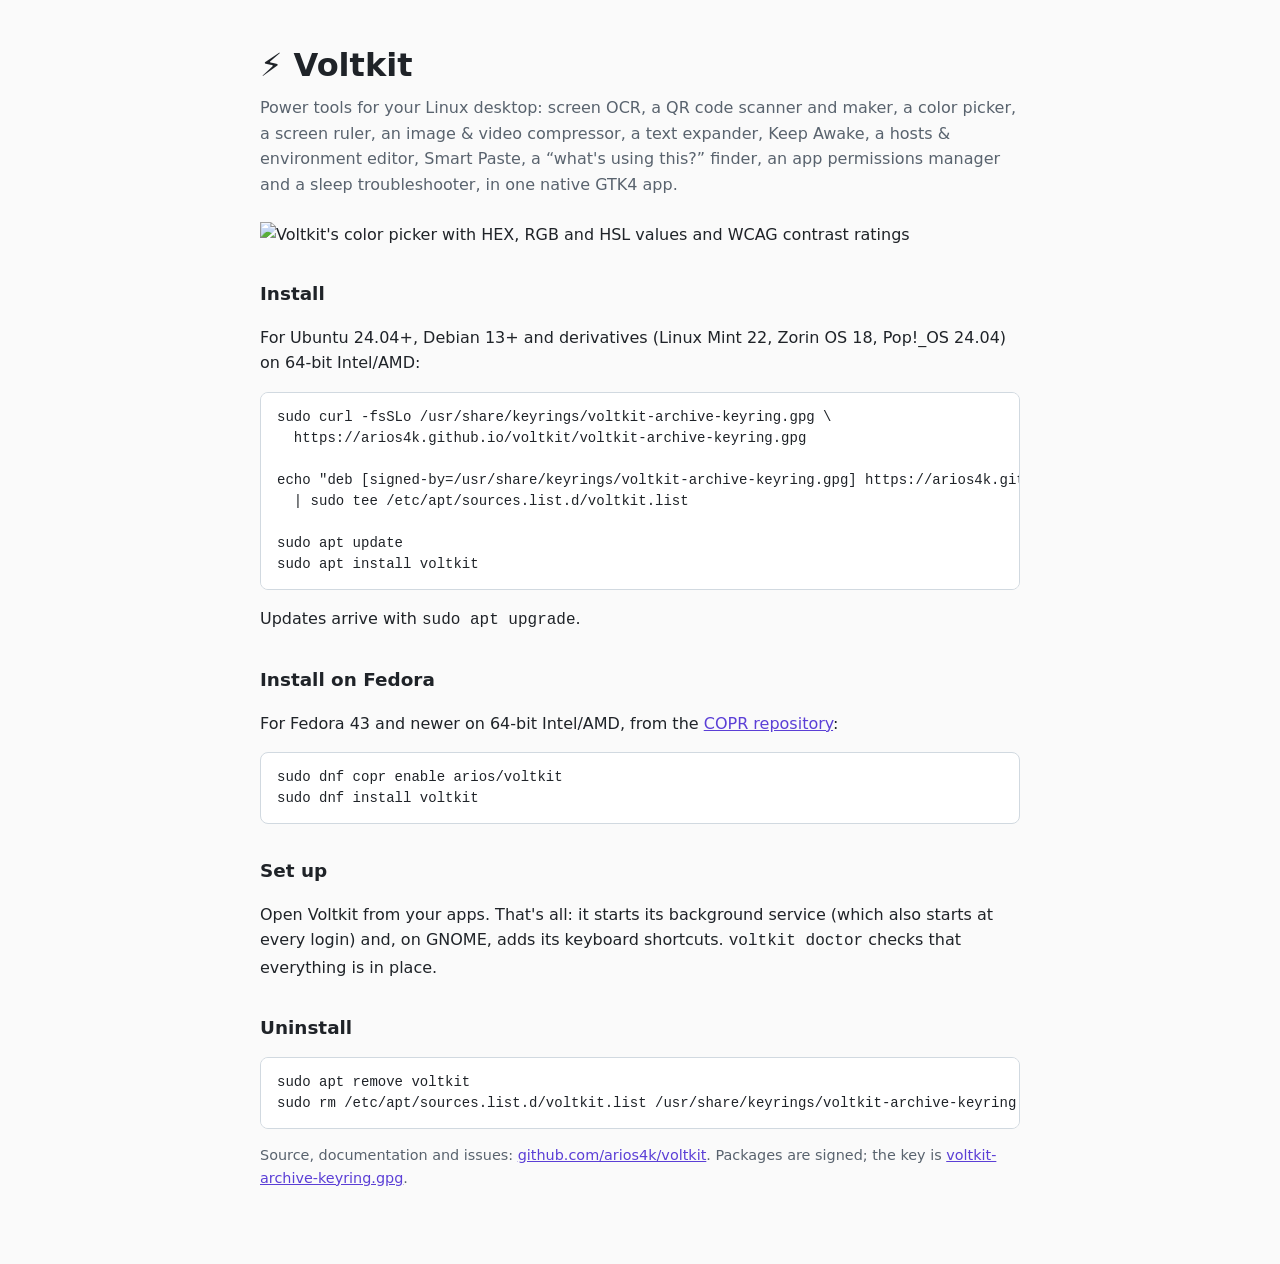
==== packaging/apt/index.html @ de79345c "Docs: link the Fedora COPR repository Co-Authored-By: Claude Opus 5.5 <noreply@anthropic.com>" ====
<!doctype html>
<html lang="en">
<head>
<meta charset="utf-8">
<meta name="viewport" content="width=device-width, initial-scale=1">
<title>Voltkit APT Repository</title>
<style>
  :root { --bg: #fafafa; --fg: #1f2328; --muted: #59636e; --card: #fff; --border: #d1d9e0; --accent: #5b3fd6; }
  @media (prefers-color-scheme: dark) {
    :root { --bg: #0f1117; --fg: #e6edf3; --muted: #9198a1; --card: #161b22; --border: #30363d; --accent: #a78bfa; }
  }
  body { margin: 0; background: var(--bg); color: var(--fg); font: 16px/1.6 system-ui, sans-serif; }
  main { max-width: 760px; margin: 0 auto; padding: 40px 16px 64px; }
  h1 { margin: 0 0 4px; font-size: 2rem; }
  h2 { margin-top: 2rem; font-size: 1.15rem; }
  p.lead { color: var(--muted); margin-top: 0; }
  pre { background: var(--card); border: 1px solid var(--border); border-radius: 8px; padding: 14px 16px;
        overflow-x: auto; font: 14px/1.5 ui-monospace, monospace; }
  code { font-family: ui-monospace, monospace; }
  a { color: var(--accent); }
  .muted { color: var(--muted); font-size: 0.9rem; }
  img.shot { width: 100%; height: auto; margin: 8px 0 0; }
</style>
</head>
<body>
<main>
  <h1>⚡ Voltkit</h1>
  <p class="lead">Power tools for your Linux desktop: screen OCR, a QR code scanner and maker, a color
  picker, a screen ruler, an image &amp; video compressor, a text expander, Keep Awake, a hosts &amp;
  environment editor, Smart Paste, a “what's using this?” finder, an app permissions manager and a sleep troubleshooter, in one
  native GTK4 app.</p>
  <picture>
    <source media="(prefers-color-scheme: dark)" srcset="https://raw.githubusercontent.com/arios4k/voltkit/main/docs/screenshots/color-dark.png">
    <img class="shot" src="https://raw.githubusercontent.com/arios4k/voltkit/main/docs/screenshots/color-light.png"
         alt="Voltkit's color picker with HEX, RGB and HSL values and WCAG contrast ratings">
  </picture>

  <h2>Install</h2>
  <p>For Ubuntu 24.04+, Debian 13+ and derivatives (Linux Mint 22, Zorin OS 18, Pop!_OS 24.04) on 64-bit Intel/AMD:</p>
  <pre><code>sudo curl -fsSLo /usr/share/keyrings/voltkit-archive-keyring.gpg \
  https://arios4k.github.io/voltkit/voltkit-archive-keyring.gpg

echo "deb [signed-by=/usr/share/keyrings/voltkit-archive-keyring.gpg] https://arios4k.github.io/voltkit stable main" \
  | sudo tee /etc/apt/sources.list.d/voltkit.list

sudo apt update
sudo apt install voltkit</code></pre>

  <p>Updates arrive with <code>sudo apt upgrade</code>.</p>

  <h2>Install on Fedora</h2>
  <p>For Fedora 43 and newer on 64-bit Intel/AMD, from the <a href="https://copr.fedorainfracloud.org/coprs/arios/voltkit/">COPR repository</a>:</p>
  <pre><code>sudo dnf copr enable arios/voltkit
sudo dnf install voltkit</code></pre>

  <h2>Set up</h2>
  <p>Open Voltkit from your apps. That's all: it starts its background service (which also starts at
  every login) and, on GNOME, adds its keyboard shortcuts. <code>voltkit doctor</code> checks that
  everything is in place.</p>

  <h2>Uninstall</h2>
  <pre><code>sudo apt remove voltkit
sudo rm /etc/apt/sources.list.d/voltkit.list /usr/share/keyrings/voltkit-archive-keyring.gpg</code></pre>

  <p class="muted">Source, documentation and issues: <a href="https://github.com/arios4k/voltkit">github.com/arios4k/voltkit</a>.
  Packages are signed; the key is <a href="voltkit-archive-keyring.gpg">voltkit-archive-keyring.gpg</a>.</p>
</main>
</body>
</html>
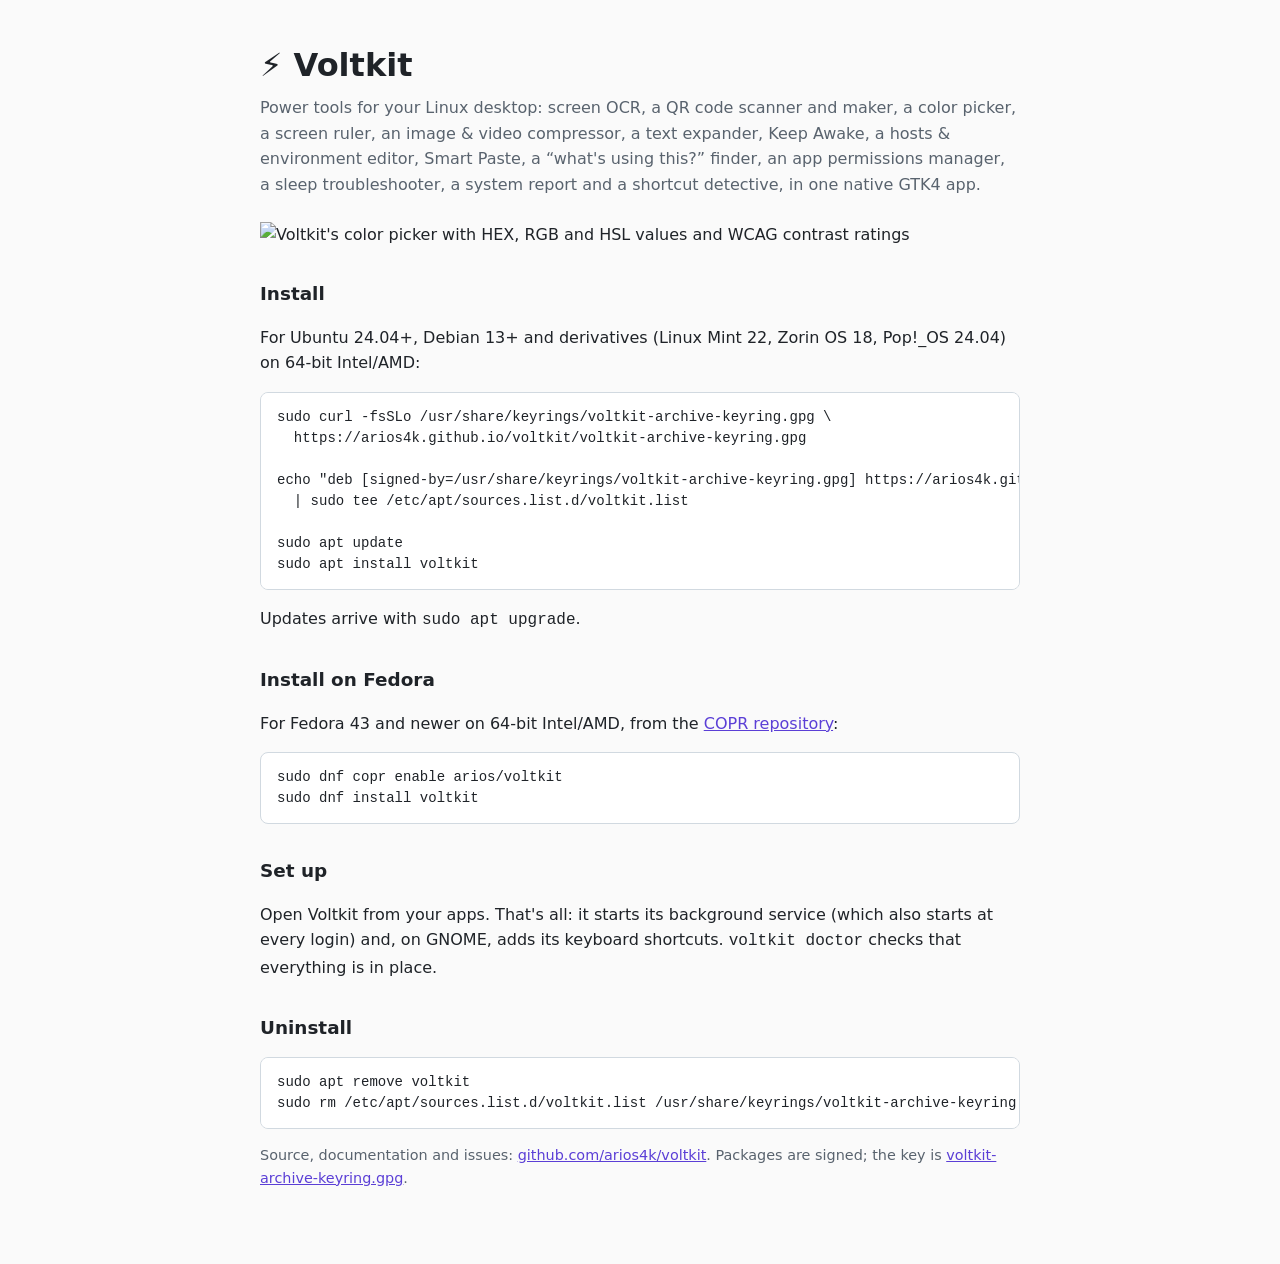
==== commit 44cae0d2: "Add System Report and Shortcut Detective; sort the menu; release 0.5.0 System Report explains this c" ====
--- a/packaging/apt/index.html
+++ b/packaging/apt/index.html
@@ -27,7 +27,7 @@
   <h1>⚡ Voltkit</h1>
   <p class="lead">Power tools for your Linux desktop: screen OCR, a QR code scanner and maker, a color
   picker, a screen ruler, an image &amp; video compressor, a text expander, Keep Awake, a hosts &amp;
-  environment editor, Smart Paste, a “what's using this?” finder, an app permissions manager and a sleep troubleshooter, in one
+  environment editor, Smart Paste, a “what's using this?” finder, an app permissions manager, a sleep troubleshooter, a system report and a shortcut detective, in one
   native GTK4 app.</p>
   <picture>
     <source media="(prefers-color-scheme: dark)" srcset="https://raw.githubusercontent.com/arios4k/voltkit/main/docs/screenshots/color-dark.png">
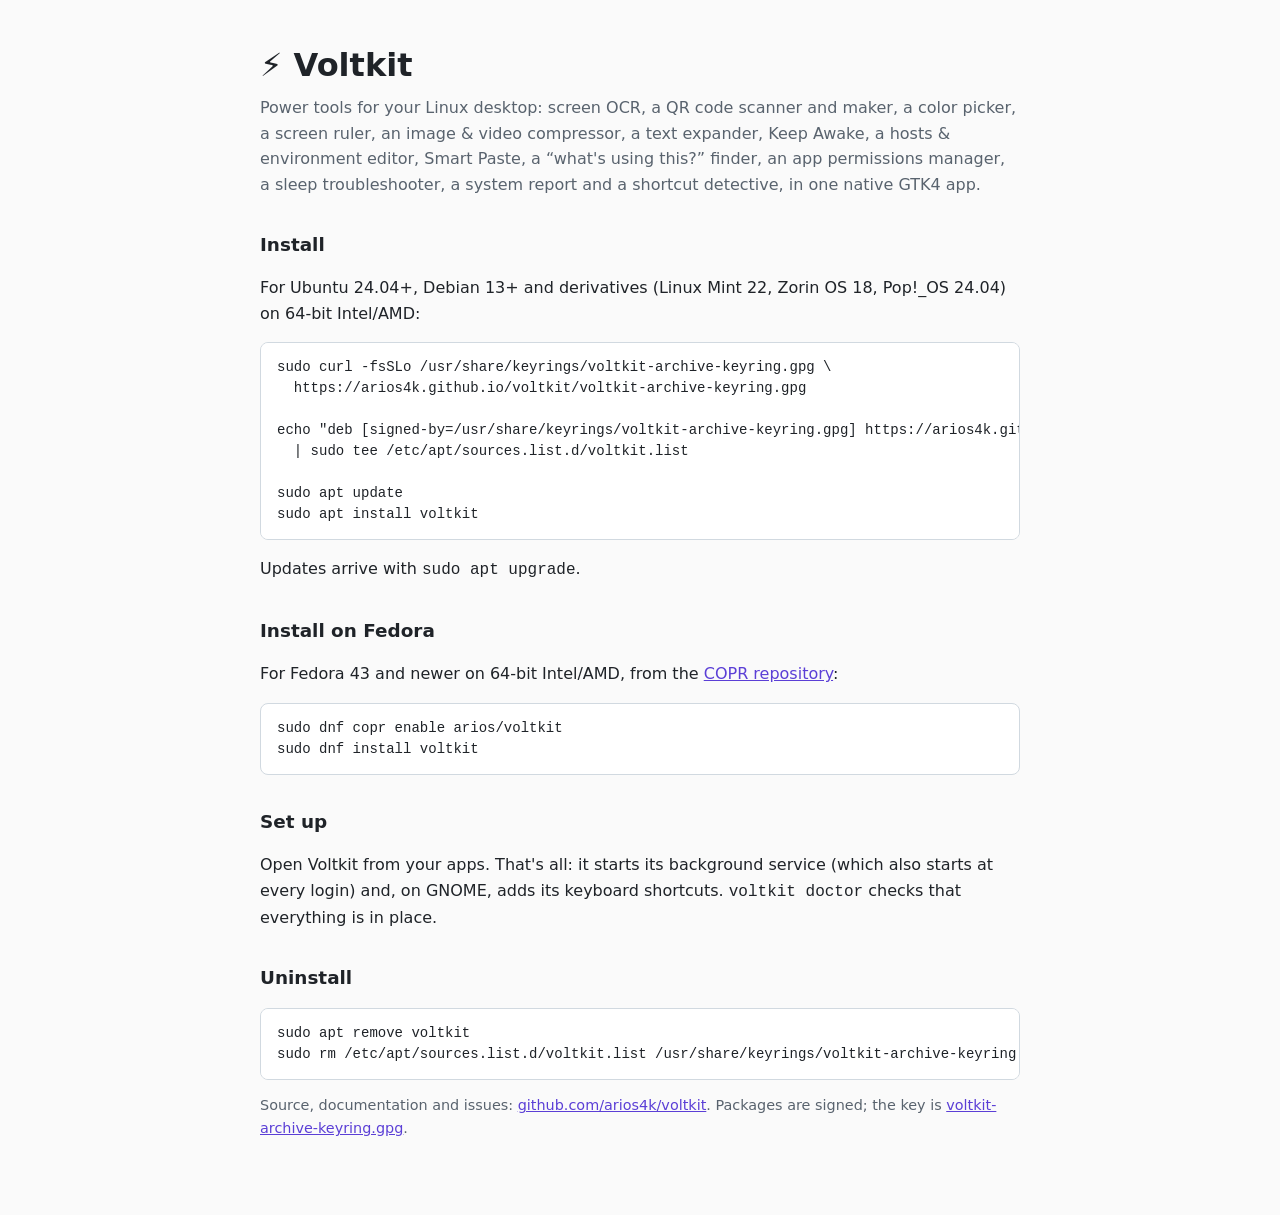
==== commit cfcaeb0d: "Remove images from the Voltkit APT landing page" ====
--- a/packaging/apt/index.html
+++ b/packaging/apt/index.html
@@ -19,7 +19,6 @@
   code { font-family: ui-monospace, monospace; }
   a { color: var(--accent); }
   .muted { color: var(--muted); font-size: 0.9rem; }
-  img.shot { width: 100%; height: auto; margin: 8px 0 0; }
 </style>
 </head>
 <body>
@@ -29,11 +28,6 @@
   picker, a screen ruler, an image &amp; video compressor, a text expander, Keep Awake, a hosts &amp;
   environment editor, Smart Paste, a “what's using this?” finder, an app permissions manager, a sleep troubleshooter, a system report and a shortcut detective, in one
   native GTK4 app.</p>
-  <picture>
-    <source media="(prefers-color-scheme: dark)" srcset="https://raw.githubusercontent.com/arios4k/voltkit/main/docs/screenshots/color-dark.png">
-    <img class="shot" src="https://raw.githubusercontent.com/arios4k/voltkit/main/docs/screenshots/color-light.png"
-         alt="Voltkit's color picker with HEX, RGB and HSL values and WCAG contrast ratings">
-  </picture>
 
   <h2>Install</h2>
   <p>For Ubuntu 24.04+, Debian 13+ and derivatives (Linux Mint 22, Zorin OS 18, Pop!_OS 24.04) on 64-bit Intel/AMD:</p>
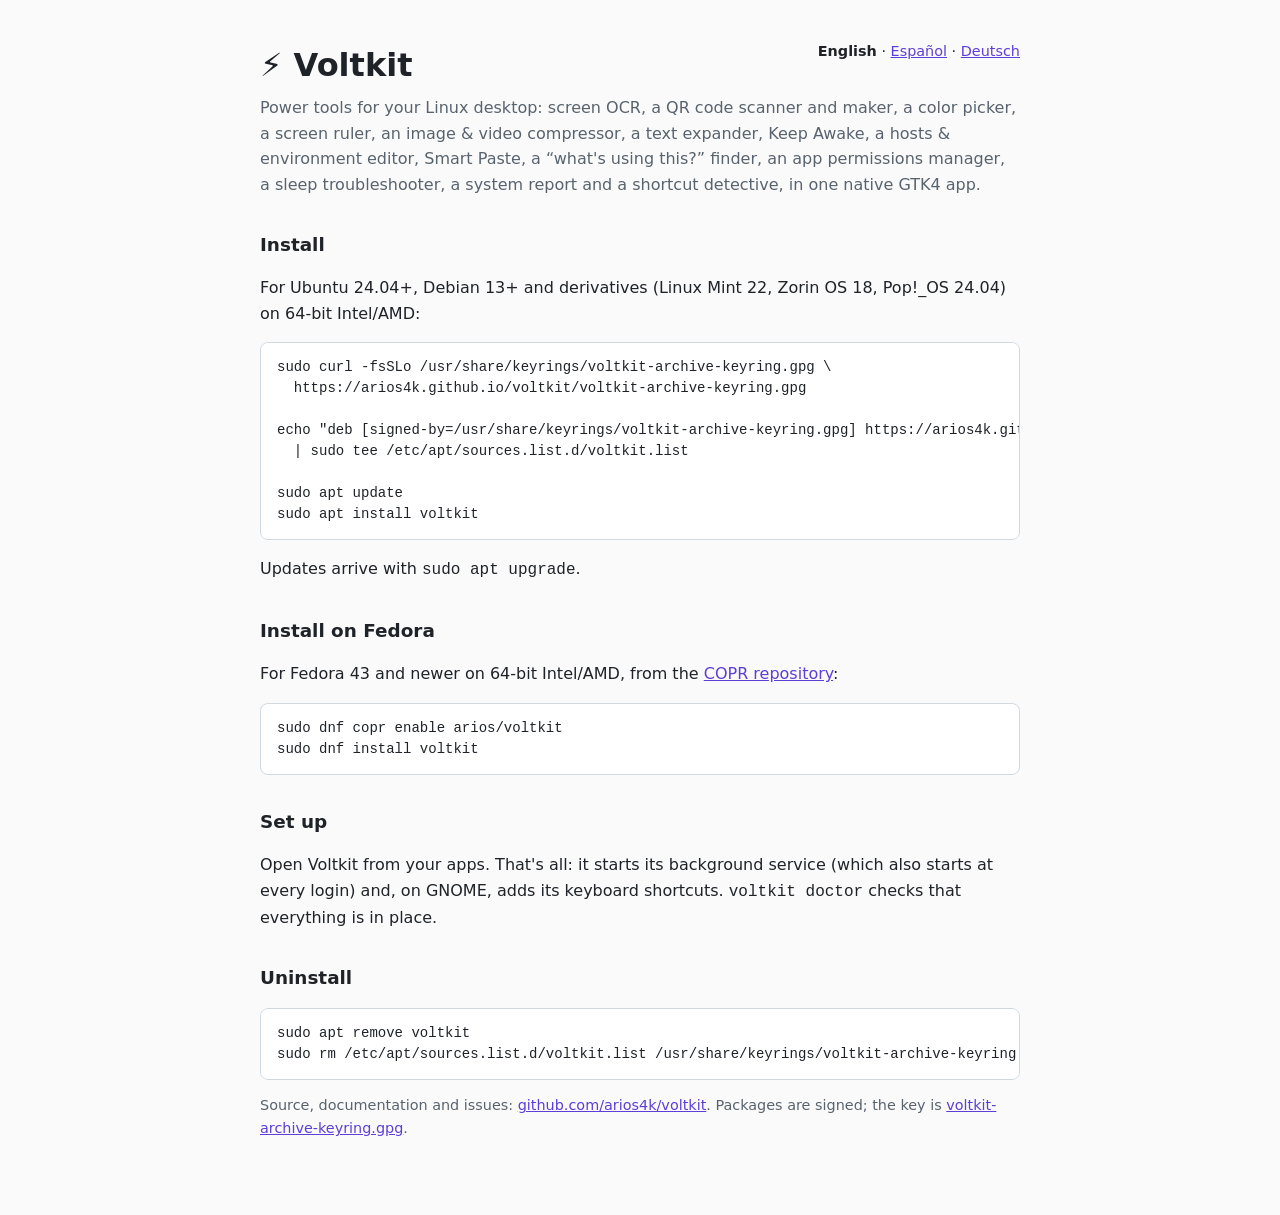
==== commit c5cfb90c: "Translate Voltkit into Spanish and German Every tool page, dialog, toast and notification, the comma" ====
--- a/packaging/apt/index.html
+++ b/packaging/apt/index.html
@@ -3,6 +3,9 @@
 <head>
 <meta charset="utf-8">
 <meta name="viewport" content="width=device-width, initial-scale=1">
+<link rel="alternate" hreflang="en" href="index.html">
+<link rel="alternate" hreflang="es" href="index.es.html">
+<link rel="alternate" hreflang="de" href="index.de.html">
 <title>Voltkit APT Repository</title>
 <style>
   :root { --bg: #fafafa; --fg: #1f2328; --muted: #59636e; --card: #fff; --border: #d1d9e0; --accent: #5b3fd6; }
@@ -19,10 +22,12 @@
   code { font-family: ui-monospace, monospace; }
   a { color: var(--accent); }
   .muted { color: var(--muted); font-size: 0.9rem; }
+  .langs { float: right; font-size: 0.9rem; }
 </style>
 </head>
 <body>
 <main>
+  <nav class="langs"><strong>English</strong> · <a href="index.es.html" hreflang="es" lang="es">Español</a> · <a href="index.de.html" hreflang="de" lang="de">Deutsch</a></nav>
   <h1>⚡ Voltkit</h1>
   <p class="lead">Power tools for your Linux desktop: screen OCR, a QR code scanner and maker, a color
   picker, a screen ruler, an image &amp; video compressor, a text expander, Keep Awake, a hosts &amp;
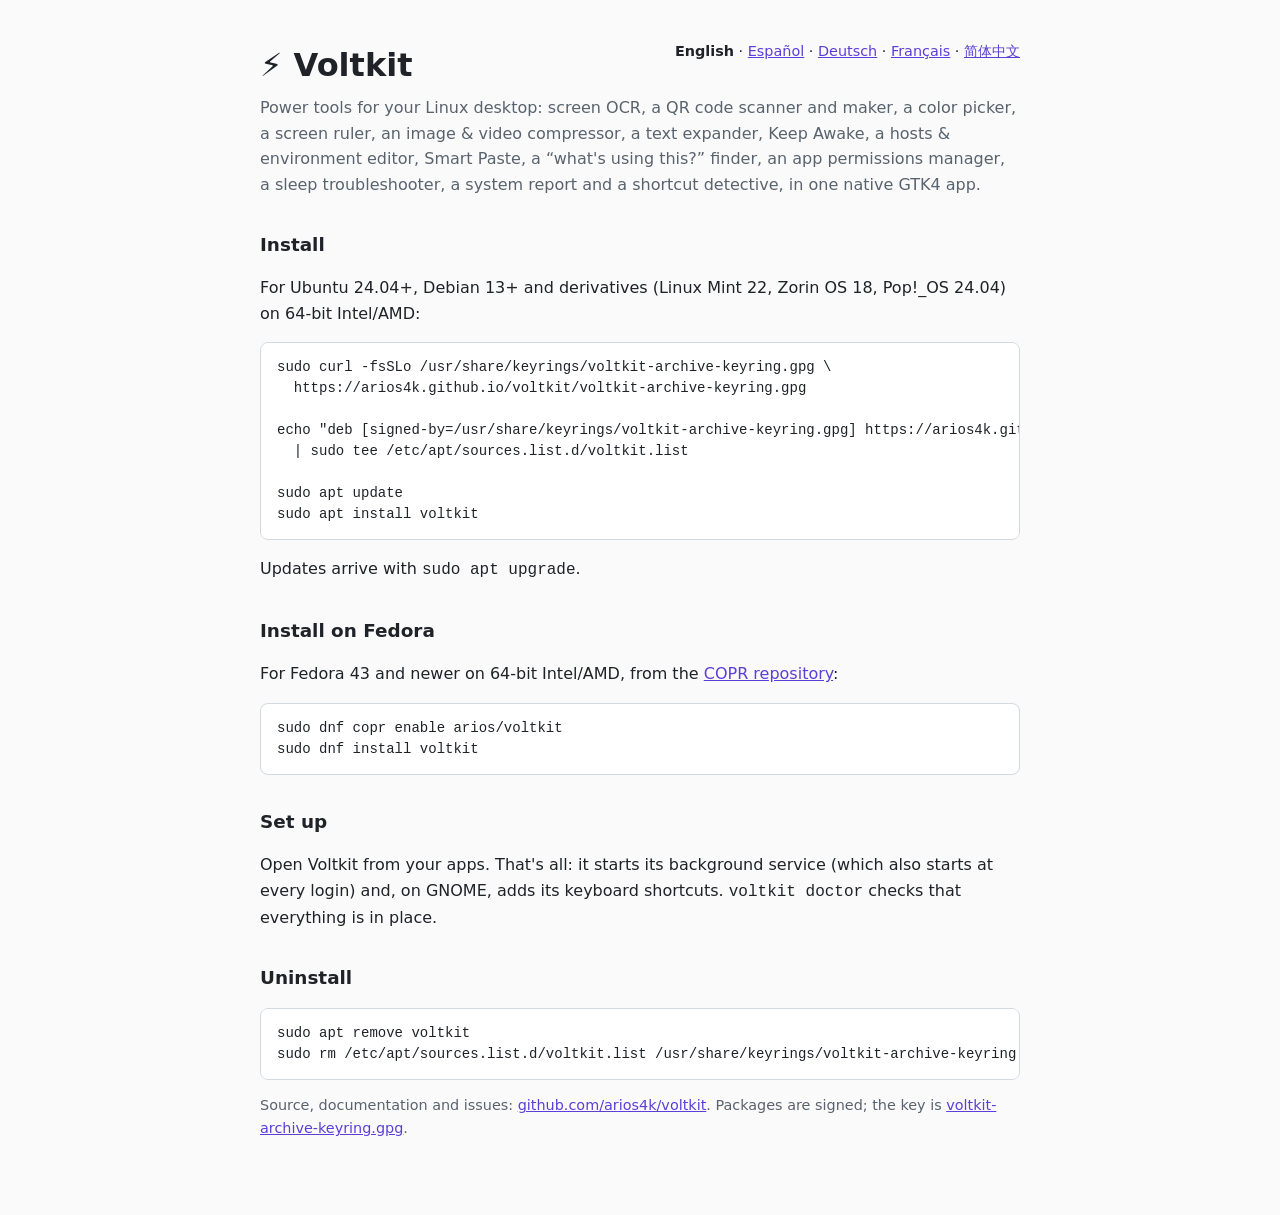
==== commit 98275cb3: "Translate Voltkit into French and Simplified Chinese Adds fr and zh_CN gettext catalogs, language de" ====
--- a/packaging/apt/index.html
+++ b/packaging/apt/index.html
@@ -6,6 +6,8 @@
 <link rel="alternate" hreflang="en" href="index.html">
 <link rel="alternate" hreflang="es" href="index.es.html">
 <link rel="alternate" hreflang="de" href="index.de.html">
+<link rel="alternate" hreflang="fr" href="index.fr.html">
+<link rel="alternate" hreflang="zh-CN" href="index.zh-CN.html">
 <title>Voltkit APT Repository</title>
 <style>
   :root { --bg: #fafafa; --fg: #1f2328; --muted: #59636e; --card: #fff; --border: #d1d9e0; --accent: #5b3fd6; }
@@ -27,7 +29,7 @@
 </head>
 <body>
 <main>
-  <nav class="langs"><strong>English</strong> · <a href="index.es.html" hreflang="es" lang="es">Español</a> · <a href="index.de.html" hreflang="de" lang="de">Deutsch</a></nav>
+  <nav class="langs"><strong>English</strong> · <a href="index.es.html" hreflang="es" lang="es">Español</a> · <a href="index.de.html" hreflang="de" lang="de">Deutsch</a> · <a href="index.fr.html" hreflang="fr" lang="fr">Français</a> · <a href="index.zh-CN.html" hreflang="zh-CN" lang="zh-CN">简体中文</a></nav>
   <h1>⚡ Voltkit</h1>
   <p class="lead">Power tools for your Linux desktop: screen OCR, a QR code scanner and maker, a color
   picker, a screen ruler, an image &amp; video compressor, a text expander, Keep Awake, a hosts &amp;
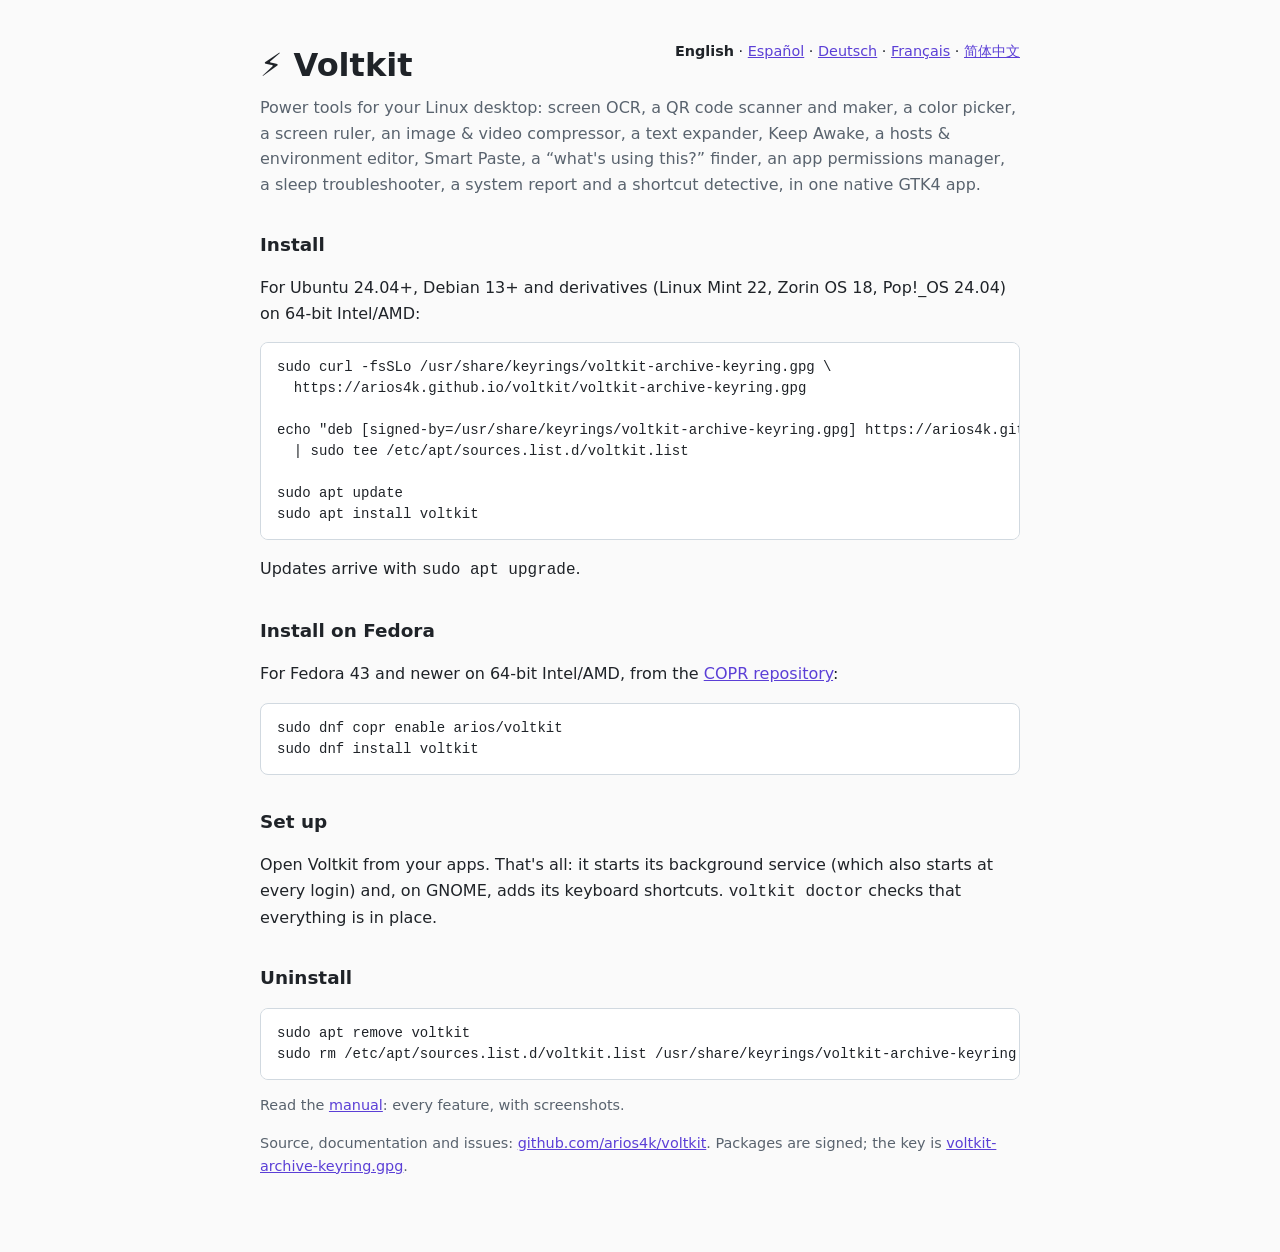
==== commit 5e995db9: "Manual: a detailed help manual published as a GitHub Page, with a Help button, menu entry and F1 in " ====
--- a/packaging/apt/index.html
+++ b/packaging/apt/index.html
@@ -63,6 +63,7 @@
   <pre><code>sudo apt remove voltkit
 sudo rm /etc/apt/sources.list.d/voltkit.list /usr/share/keyrings/voltkit-archive-keyring.gpg</code></pre>
 
+  <p class="muted">Read the <a href="manual/">manual</a>: every feature, with screenshots. </p>
   <p class="muted">Source, documentation and issues: <a href="https://github.com/arios4k/voltkit">github.com/arios4k/voltkit</a>.
   Packages are signed; the key is <a href="voltkit-archive-keyring.gpg">voltkit-archive-keyring.gpg</a>.</p>
 </main>
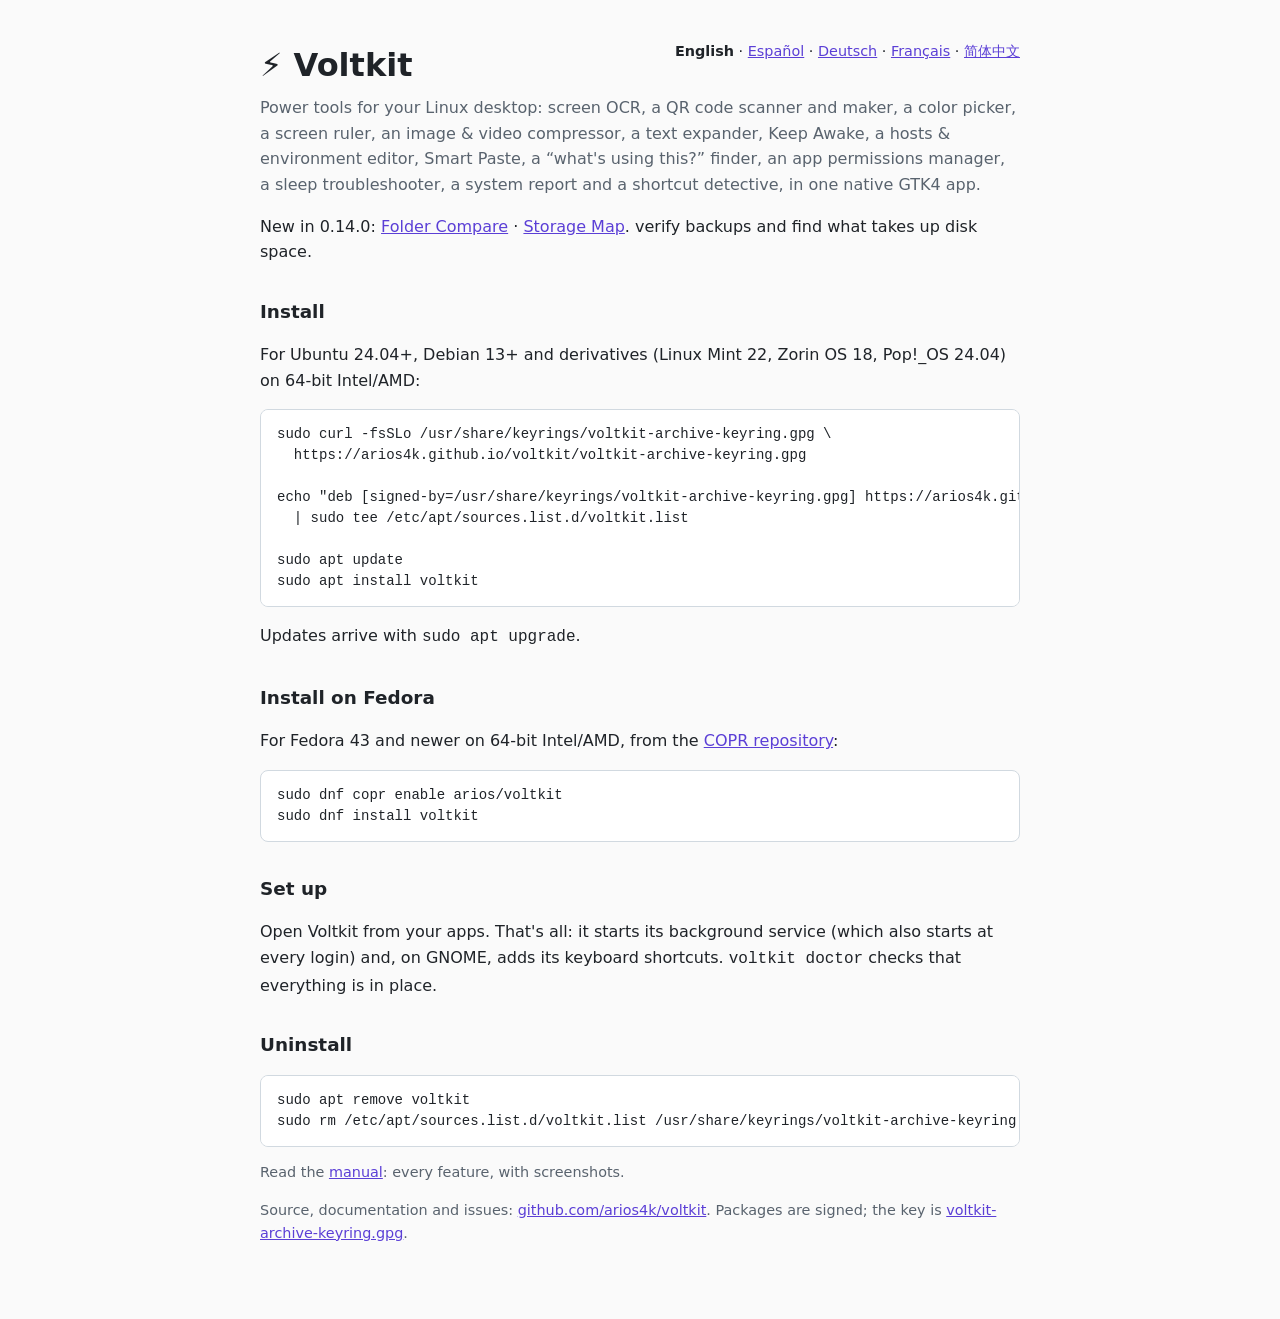
==== commit 5eea7efd: "Release 0.14.0: Folder Compare and Storage Map" ====
--- a/packaging/apt/index.html
+++ b/packaging/apt/index.html
@@ -35,6 +35,7 @@
   picker, a screen ruler, an image &amp; video compressor, a text expander, Keep Awake, a hosts &amp;
   environment editor, Smart Paste, a “what's using this?” finder, an app permissions manager, a sleep troubleshooter, a system report and a shortcut detective, in one
   native GTK4 app.</p>
+  <p>New in 0.14.0: <a href="manual/folder-compare.html">Folder Compare</a> · <a href="manual/storage-map.html">Storage Map</a>. verify backups and find what takes up disk space.</p>
 
   <h2>Install</h2>
   <p>For Ubuntu 24.04+, Debian 13+ and derivatives (Linux Mint 22, Zorin OS 18, Pop!_OS 24.04) on 64-bit Intel/AMD:</p>
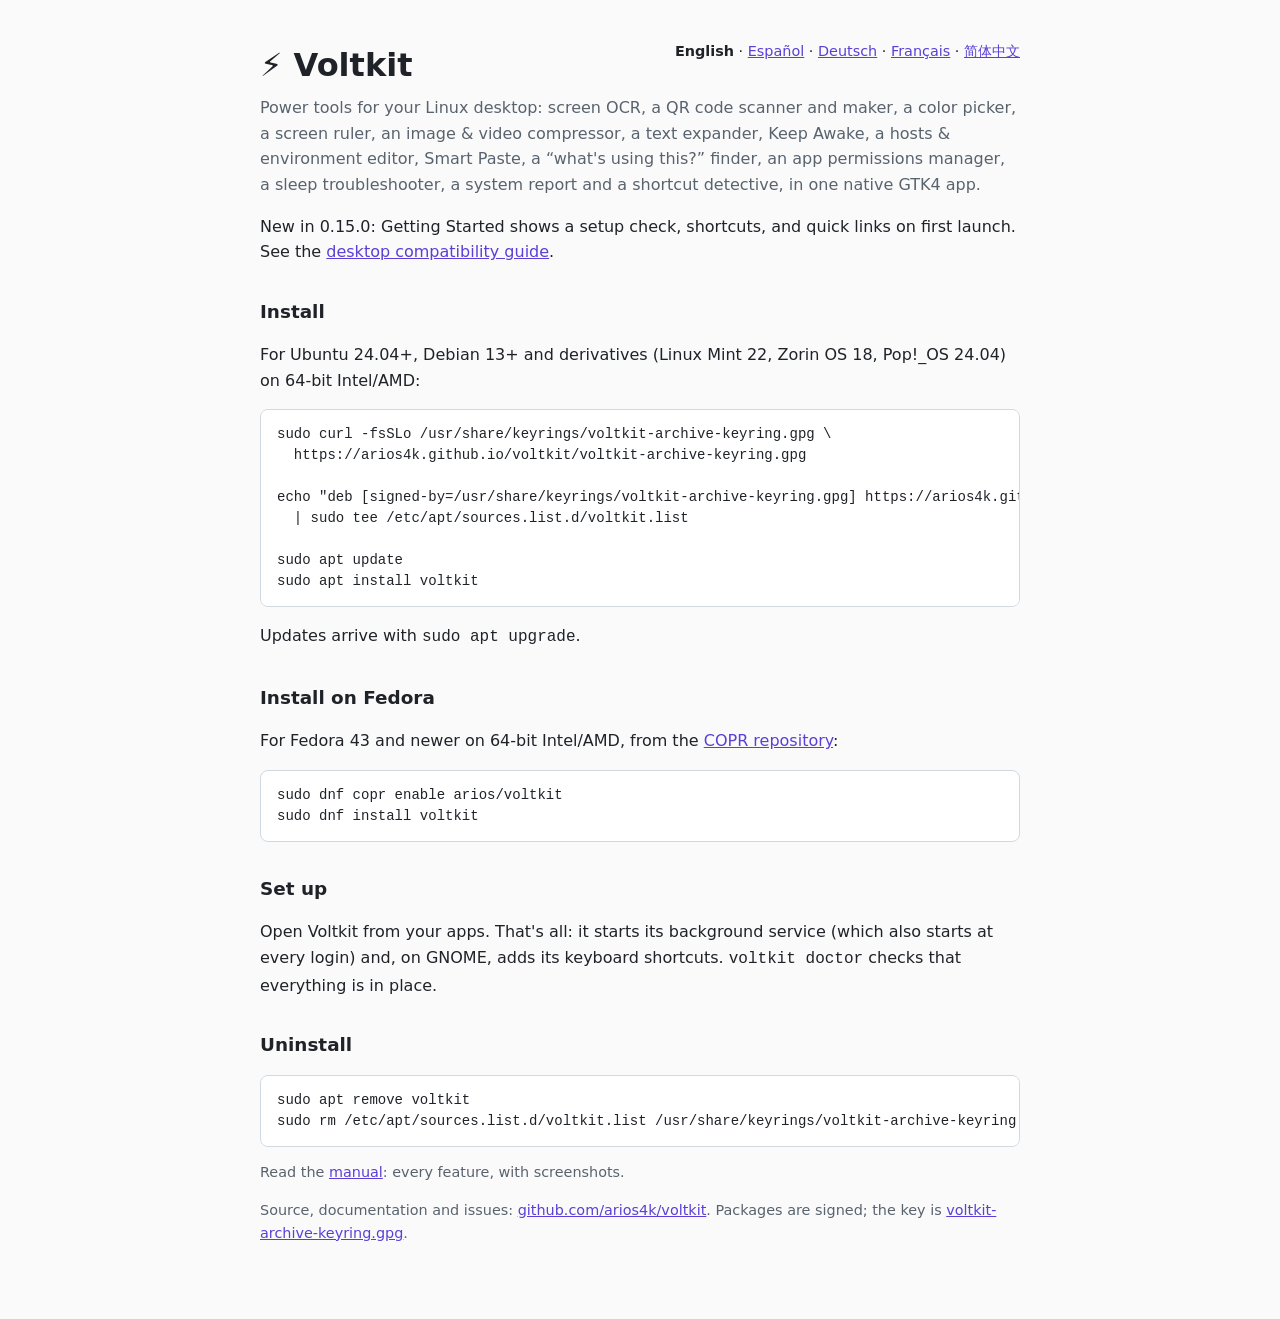
==== commit 83fb0adb: "Release 0.15.0: Getting Started and desktop compatibility Add a first-launch guide, desktop compatib" ====
--- a/packaging/apt/index.html
+++ b/packaging/apt/index.html
@@ -35,7 +35,7 @@
   picker, a screen ruler, an image &amp; video compressor, a text expander, Keep Awake, a hosts &amp;
   environment editor, Smart Paste, a “what's using this?” finder, an app permissions manager, a sleep troubleshooter, a system report and a shortcut detective, in one
   native GTK4 app.</p>
-  <p>New in 0.14.0: <a href="manual/folder-compare.html">Folder Compare</a> · <a href="manual/storage-map.html">Storage Map</a>. verify backups and find what takes up disk space.</p>
+  <p>New in 0.15.0: Getting Started shows a setup check, shortcuts, and quick links on first launch. See the <a href="manual/install.html#desktop-compatibility">desktop compatibility guide</a>.</p>
 
   <h2>Install</h2>
   <p>For Ubuntu 24.04+, Debian 13+ and derivatives (Linux Mint 22, Zorin OS 18, Pop!_OS 24.04) on 64-bit Intel/AMD:</p>
